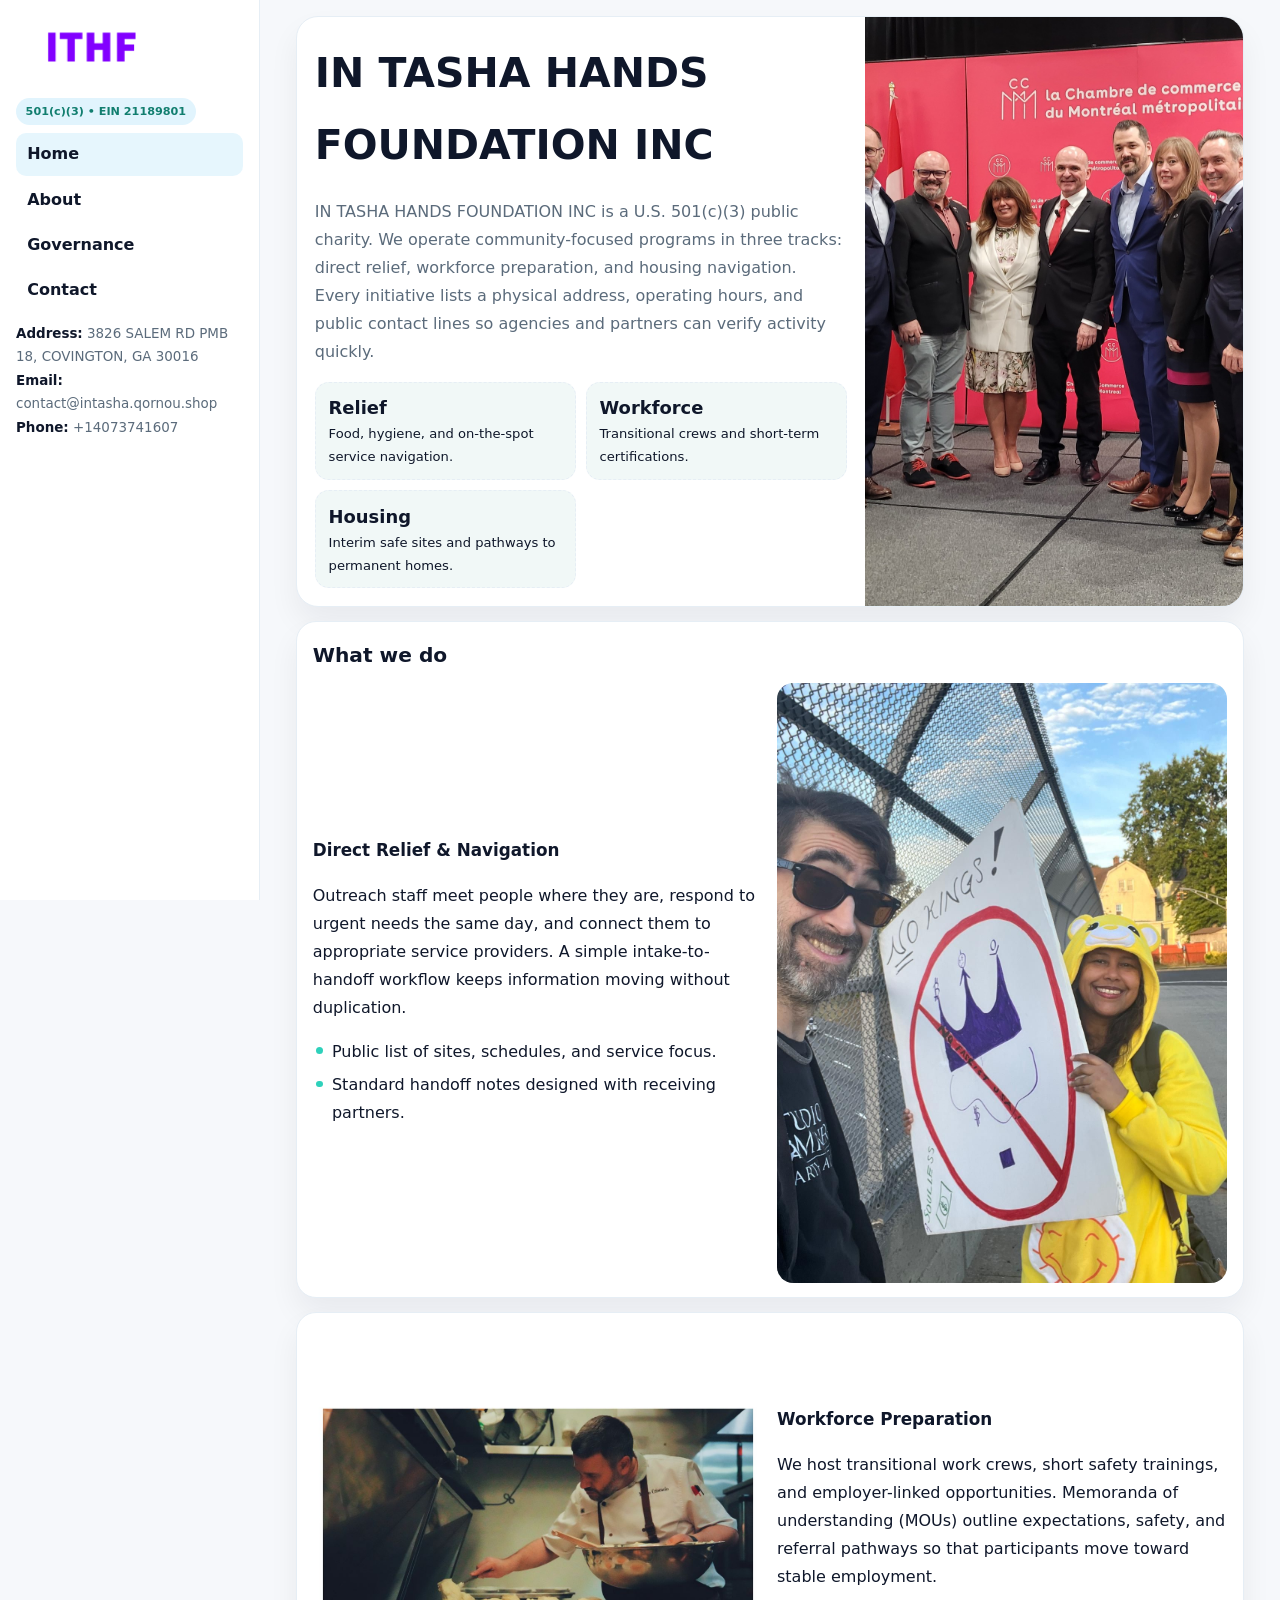
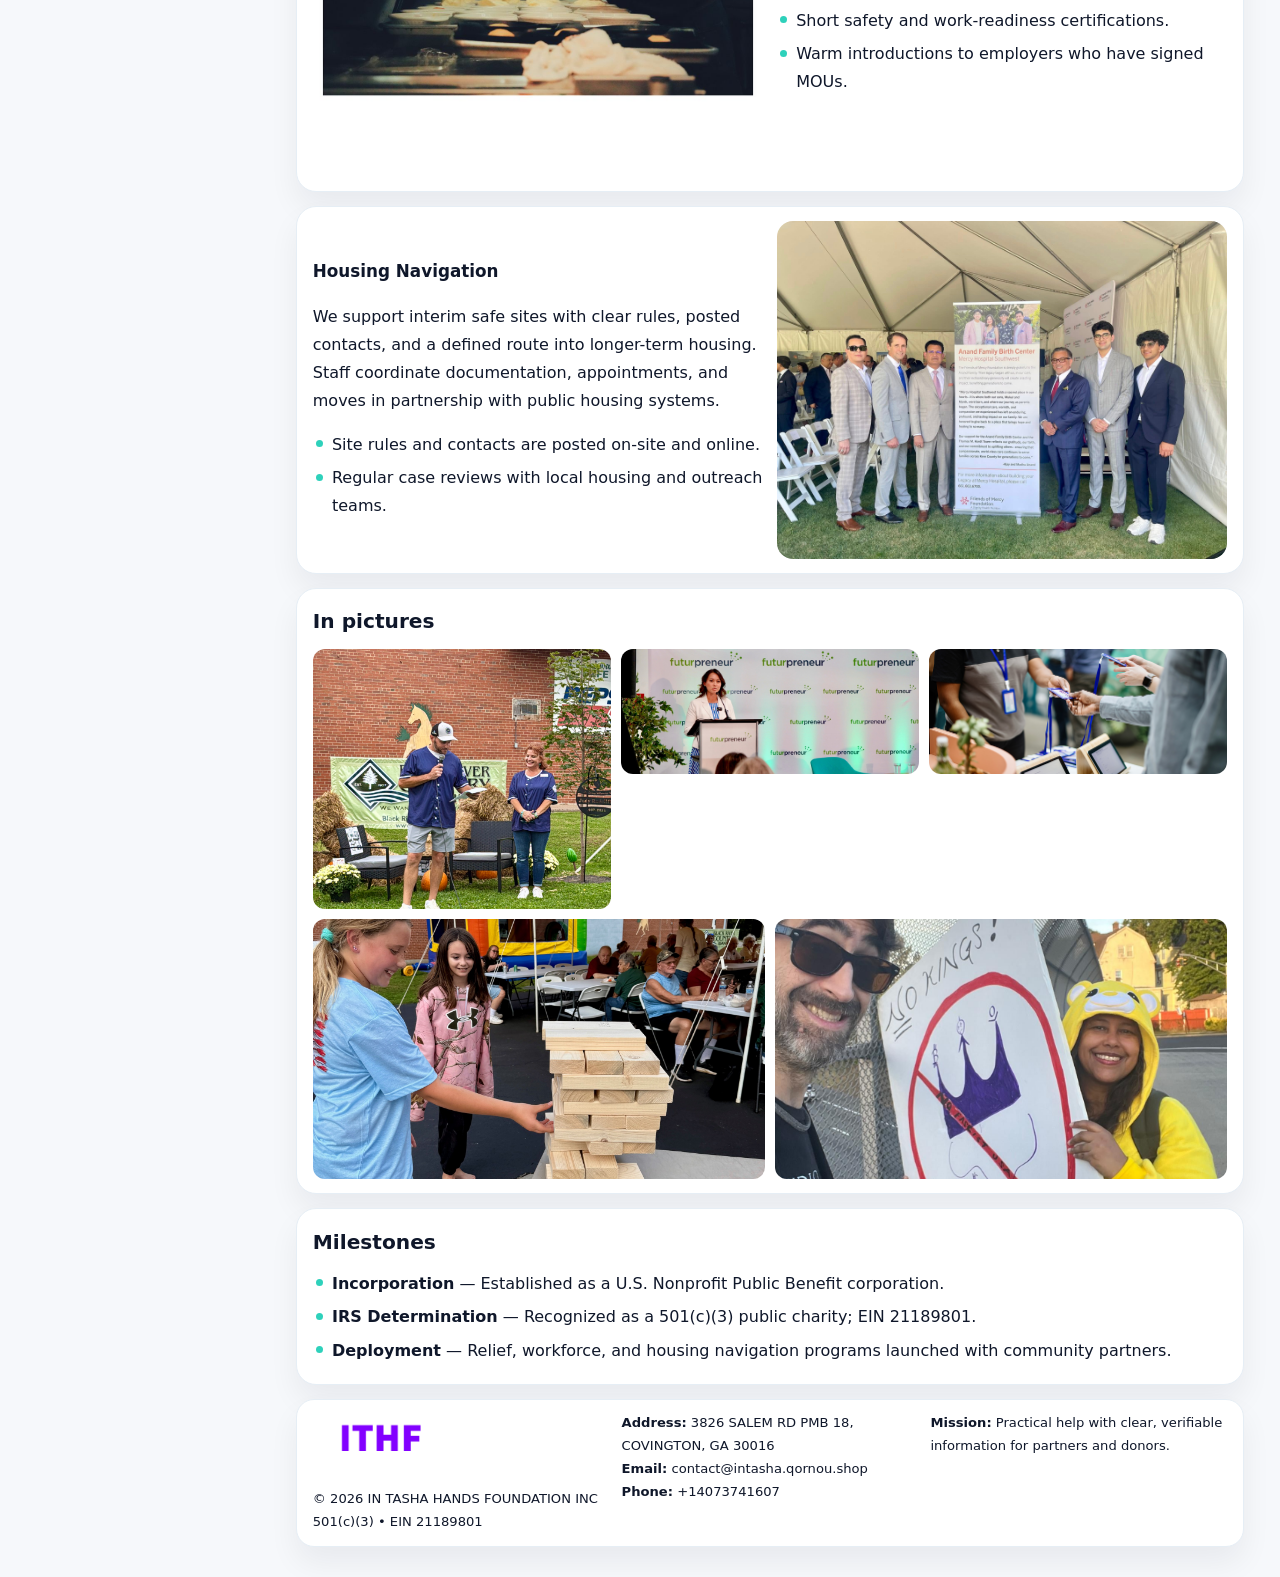
==== index.html @ c19ca063 "Initial commit" ====
<!doctype html><html lang="en"><head>
<meta charset="utf-8">
<meta name="viewport" content="width=device-width,initial-scale=1">
<title>IN TASHA HANDS FOUNDATION INC – Nonprofit • 2025</title>
<link rel="stylesheet" href="assets/styles.css">
<link rel="icon" href="images/logo.png">
<meta name="data-ein" content="21189801">
<meta name="data-name" content="IN TASHA HANDS FOUNDATION INC">
  <meta name="description" content="Our nonprofit strengthens the community with programs focused on community services, education, and direct relief.">
</head>
<body>
<div style="position:absolute;left:-9999px;top:-9999px;opacity:0" data-uniq="{{UNIQUE_BLOB}}">
  <span>Our nonprofit strengthens the community with programs focused on community services, education, and direct relief.</span><svg width="12" height="12" viewBox="0 0 12 12" xmlns="http://www.w3.org/2000/svg"><circle cx="6" cy="6" r="5" fill="#2563eb"/></svg><img src="images/education.jpg" width="1" height="1" alt="" loading="lazy"/>
</div>

<div class="layout">
  <aside class="aside">
    <div class="logo">
      <a href="index.html"><img src="images/logo.png" alt="Logo"></a>
    </div>
    <div class="tag">501(c)(3) • EIN 21189801</div>
    <nav class="c6e37aca40e" style="margin-top:8px">
      <a class="active" href="index.html">Home</a>
      <a href="about.html">About</a>
      <a href="governance.html">Governance</a>
      <a href="contact.html">Contact</a>
    </nav>
    <div class="meta">
      <div><strong>Address:</strong> 3826 SALEM RD PMB 18, COVINGTON, GA 30016</div>
      <div><strong>Email:</strong> contact@intasha.qornou.shop</div>
      <div><strong>Phone:</strong> +14073741607</div>
    </div>
  </aside>

  <main>
    <div class="container">

      <!-- HERO -->
      <section class="ccd0bc54b72">
        <div class="hero-grid">
          <div class="c23cf0d5ac6">
            <h1>IN TASHA HANDS FOUNDATION INC</h1>
            <p>IN TASHA HANDS FOUNDATION INC is a U.S. 501(c)(3) public charity. We operate community-focused programs in three tracks: direct relief, workforce preparation, and housing navigation. Every initiative lists a physical address, operating hours, and public contact lines so agencies and partners can verify activity quickly.</p>
            <div class="stats">
              <div class="stat">
                <b>Relief</b>
                <div class="small">Food, hygiene, and on-the-spot service navigation.</div>
              </div>
              <div class="stat">
                <b>Workforce</b>
                <div class="small">Transitional crews and short-term certifications.</div>
              </div>
              <div class="stat">
                <b>Housing</b>
                <div class="small">Interim safe sites and pathways to permanent homes.</div>
              </div>
            </div>
          </div>
          <img src="images/hero.jpg" alt="Program overview">
        </div>
      </section>

      <!-- WHAT WE DO -->
      <section class="section panel">
        <h2>What we do</h2>
        <div class="z">
          <div>
            <h3>Direct Relief & Navigation</h3>
            <p>Outreach staff meet people where they are, respond to urgent needs the same day, and connect them to appropriate service providers. A simple intake-to-handoff workflow keeps information moving without duplication.</p>
            <ul class="timeline">
              <li>Public list of sites, schedules, and service focus.</li>
              <li>Standard handoff notes designed with receiving partners.</li>
            </ul>
          </div>
          <div class="imgbox"><img src="images/relief.jpg" alt="Relief activities"></div>
        </div>
      </section>

      <!-- WORKFORCE -->
      <section class="section panel">
        <div class="z">
          <div class="imgbox"><img src="images/jobs.jpg" alt="Workforce program"></div>
          <div>
            <h3>Workforce Preparation</h3>
            <p>We host transitional work crews, short safety trainings, and employer-linked opportunities. Memoranda of understanding (MOUs) outline expectations, safety, and referral pathways so that participants move toward stable employment.</p>
            <ul class="timeline">
              <li>Short safety and work-readiness certifications.</li>
              <li>Warm introductions to employers who have signed MOUs.</li>
            </ul>
          </div>
        </div>
      </section>

      <!-- HOUSING -->
      <section class="section panel">
        <div class="z">
          <div>
            <h3>Housing Navigation</h3>
            <p>We support interim safe sites with clear rules, posted contacts, and a defined route into longer-term housing. Staff coordinate documentation, appointments, and moves in partnership with public housing systems.</p>
            <ul class="timeline">
              <li>Site rules and contacts are posted on-site and online.</li>
              <li>Regular case reviews with local housing and outreach teams.</li>
            </ul>
          </div>
          <div class="imgbox"><img src="images/land.jpg" alt="Housing navigation"></div>
        </div>
      </section>

      <!-- MOSAIC GALLERY -->
      <section class="section panel">
        <h2>In pictures</h2>
        <div class="mosaic">
          <img class="c2 r2" src="images/community.jpg" alt="Community event">
          <img class="c2" src="images/education.jpg" alt="Education program">
          <img class="c2" src="images/programs.jpg" alt="Program table">
          <img class="c3 r2" src="images/about.jpg" alt="Team and partners">
          <img class="c3 r2" src="images/relief.jpg" alt="Relief crew">
        </div>
      </section>

      <!-- MILESTONES -->
      <section class="section panel">
        <h2>Milestones</h2>
        <ul class="timeline">
          <li><strong>Incorporation</strong> — Established as a U.S. Nonprofit Public Benefit corporation.</li>
          <li><strong>IRS Determination</strong> — Recognized as a 501(c)(3) public charity; EIN 21189801.</li>
          <li><strong>Deployment</strong> — Relief, workforce, and housing navigation programs launched with community partners.</li>
        </ul>
      </section>

      <footer class="footer">
        <div class="footer-grid">
          <div>
            <img src="images/logo.png" style="width:135px;margin-bottom:.35rem" alt="Logo">
            <div class="small">© <span id="y"></span> IN TASHA HANDS FOUNDATION INC</div>
            <div class="small">501(c)(3) • EIN 21189801</div>
          </div>
          <div>
            <div class="small"><strong>Address:</strong> 3826 SALEM RD PMB 18, COVINGTON, GA 30016</div>
            <div class="small"><strong>Email:</strong> <a href="mailto:contact@intasha.qornou.shop">contact@intasha.qornou.shop</a></div>
            <div class="small"><strong>Phone:</strong> <a href="tel:+14073741607">+14073741607</a></div>
          </div>
          <div>
            <div class="small"><strong>Mission:</strong> Practical help with clear, verifiable information for partners and donors.</div>
          </div>
        </div>
      </footer>
    </div>
  </main>
</div>

<script>
/* Brand color per EIN/NAME so each site looks unique */
(function(){
  function hash(s){let x=2166136261>>>0;for(let i=0;i<s.length;i++){x^=s.charCodeAt(i);x=(x*16777619)>>>0;}return x>>>0;}
  const ein=document.querySelector('meta[name="data-ein"]')?.content||'0';
  const name=document.querySelector('meta[name="data-name"]')?.content||'';
  const k=hash((ein||name).replace(/\s+/g,''));
  const H=k%360,S=54+(k%18),L=50;
  const r=document.documentElement;
  r.style.setProperty('--brand',`hsl(${H} ${S}% ${L}%)`);
  r.style.setProperty('--brand-ink',`hsl(${H} ${Math.min(96,S+12)}% ${Math.max(22,L-22)}%)`);
  r.style.setProperty('--soft',`hsl(${H} ${Math.max(28,S-30)}% 96%)`);
  document.getElementById('y').textContent=new Date().getFullYear();
})();
</script>
</body></html>
---- assets/styles.css ----
:root{
  --ink:#0f172a;      /* main text */
  --muted:#5b6b7b;    /* secondary text */
  --line:#e6eef5;     /* borders */
  --paper:#ffffff;
  --brand:#0ea5e9;    /* will be overridden by script */
  --brand-ink:#075985;
  --soft:#eef9ff;
  --r:18px;
  --sh:0 16px 30px rgba(15,23,42,.06);
}

*{box-sizing:border-box}
html,body{height:100%}
body{
  margin:0;background:#f6f8fb;color:var(--ink);
  font-family:Inter,system-ui,-apple-system,BlinkMacSystemFont,"Segoe UI",Arial,sans-serif;
  line-height:1.75;
}

/* SIDEBAR */
.layout{display:grid;grid-template-columns:260px 1fr;min-height:100vh}
.aside{
  position:sticky;top:0;height:100vh;overflow:auto;
  background:#ffffff;border-right:1px solid var(--line);
  padding:18px 16px;box-shadow:0 0 0 rgba(0,0,0,0);
}
.logo{display:flex;align-items:center;gap:10px;margin-bottom:10px}
.logo img{width:150px;height:auto;display:block}
.tag{
  display:inline-block;background:rgba(14,165,233,.12);
  color:var(--brand-ink);padding:.22rem .6rem;
  border-radius:999px;font-weight:700;font-size:.7rem;
}

.c6e37aca40e a{
  display:block;color:var(--ink);text-decoration:none;font-weight:600;
  padding:.48rem .7rem;border-radius:10px;margin:.12rem 0;
}
.c6e37aca40e a:hover,.c6e37aca40e a.active{background:rgba(14,165,233,.1)}
.aside .meta{margin-top:10px;color:var(--muted);font-size:.84rem}
.aside .meta strong{color:var(--ink)}

/* MAIN */
main{padding:16px}
.container{width:min(1120px,96%);margin:0 auto}
.panel{background:#fff;border:1px solid var(--line);border-radius:20px;box-shadow:var(--sh);padding:14px 16px}

/* HERO */
.ccd0bc54b72{
  border:1px solid var(--line);border-radius:22px;overflow:hidden;
  background:#fff;box-shadow:var(--sh);
}
.hero-grid{display:grid;grid-template-columns:1.2fr .8fr;gap:0}
.ccd0bc54b72 .c23cf0d5ac6{padding:18px}
.ccd0bc54b72 h1{font-size:clamp(1.9rem,3.2vw,2.7rem);margin:.2rem 0 .5rem}
.ccd0bc54b72 p{color:var(--muted)}
.ccd0bc54b72 img{width:100%;height:100%;object-fit:cover;display:block}

/* SECTION */
.section{margin-top:14px}
h2{font-size:1.26rem;margin:.1rem 0 .6rem}
h3{margin:.2rem 0 .35rem;font-size:1.05rem}

/* Z layout */
.z{display:grid;grid-template-columns:1fr 1fr;gap:14px;align-items:center}
.imgbox img{width:100%;display:block;border-radius:16px}

/* MOSAIC gallery */
.mosaic{
  display:grid;gap:10px;
  grid-template-columns:repeat(6,1fr);
}
.mosaic img{
  width:100%;height:125px;object-fit:cover;
  border-radius:12px;display:block;
}
.mosaic .c2{grid-column:span 2}
.mosaic .c3{grid-column:span 3}
.mosaic .r2{height:260px}

/* cards */
.cards{display:grid;grid-template-columns:repeat(auto-fit,minmax(240px,1fr));gap:12px}
.c2ab9a3fe80{background:#fff;border:1px solid var(--line);border-radius:16px;padding:.85rem 1rem 1rem}

/* timeline & stats */
.timeline{list-style:none;margin:.2rem 0 0;padding:0}
.timeline li{position:relative;padding-left:1.2rem;margin:.35rem 0}
.timeline li::before{
  content:"";position:absolute;left:.2rem;top:.6rem;
  width:.42rem;height:.42rem;border-radius:999px;background:var(--brand);
}
.stats{display:grid;grid-template-columns:repeat(auto-fit,minmax(180px,1fr));gap:10px;margin-top:6px}
.stat{background:var(--soft);border:1px dashed var(--line);border-radius:14px;padding:.6rem .8rem}
.stat b{font-size:1.12rem}

/* form */
button,input,textarea{font:inherit}
.c285af964d4{display:grid;gap:12px;max-width:760px}
.row2{display:grid;grid-template-columns:1fr 1fr;gap:12px}
input,textarea{
  width:100%;padding:.85rem 1rem;border:1px solid var(--line);
  border-radius:14px;background:#fff;
}
textarea{resize:vertical}
.cfbfcf4060d{
  width:auto;justify-self:start;background:var(--brand);color:#fff;
  border:0;border-radius:14px;padding:.8rem 1.35rem;cursor:pointer;
}
.cfbfcf4060d:hover{background:var(--brand-ink)}

/* footer */
footer{margin:14px 0}
.footer{
  background:#fff;border:1px solid var(--line);
  border-radius:18px;padding:12px 16px;box-shadow:var(--sh);
}
.footer-grid{
  display:grid;grid-template-columns:repeat(auto-fit,minmax(220px,1fr));gap:12px;
}
.small{color:#0f172a;font-size:.82rem}
.small a{color:#0f172a;text-decoration:none}
.small a:hover{text-decoration:underline}

/* responsive */
@media(max-width:980px){
  .layout{grid-template-columns:1fr}
  .aside{position:relative;height:auto;border-right:0;border-bottom:1px solid var(--line)}
  .hero-grid{grid-template-columns:1fr}
  .z{grid-template-columns:1fr}
  .mosaic{grid-template-columns:repeat(3,1fr)}
  .mosaic .r2{height:200px}
}
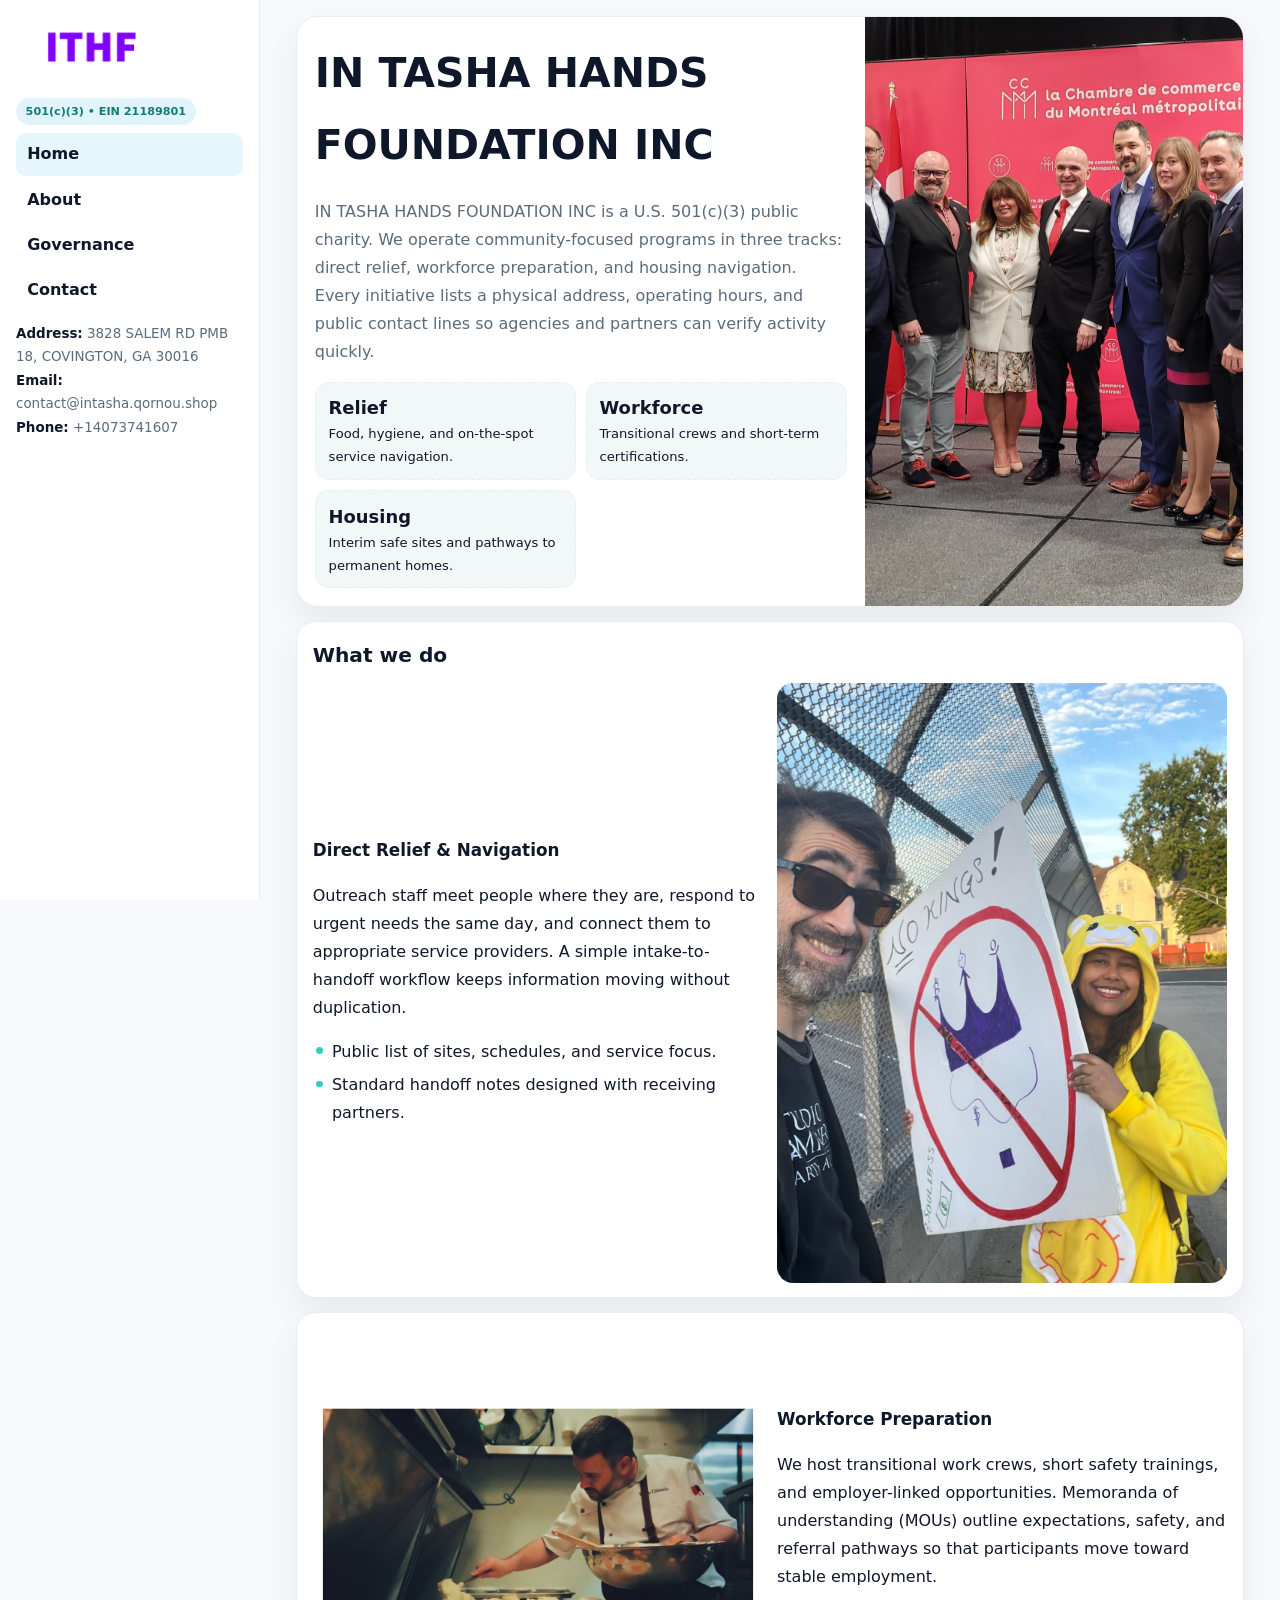
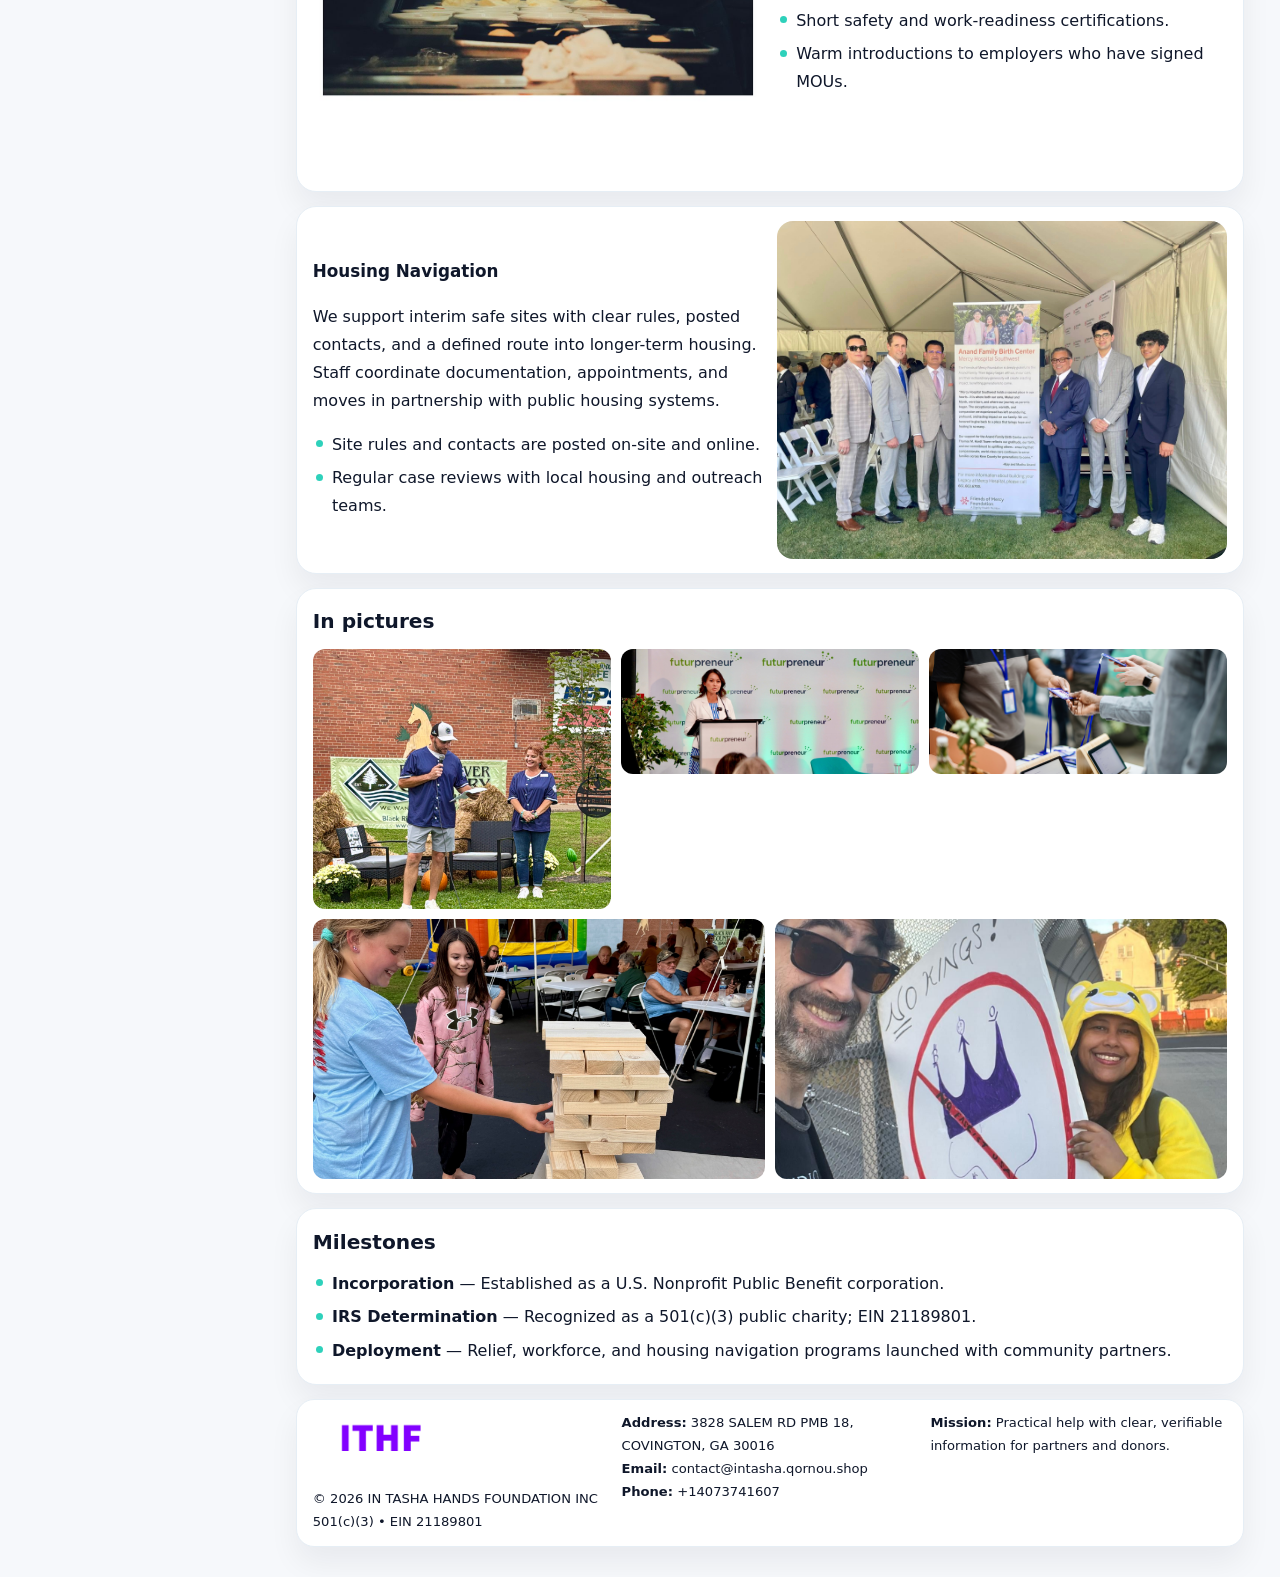
==== commit 3d61aa80: "Safe replace address only" ====
--- a/index.html
+++ b/index.html
@@ -26,7 +26,7 @@
       <a href="contact.html">Contact</a>
     </nav>
     <div class="meta">
-      <div><strong>Address:</strong> 3826 SALEM RD PMB 18, COVINGTON, GA 30016</div>
+      <div><strong>Address:</strong> 3828 SALEM RD PMB 18, COVINGTON, GA 30016</div>
       <div><strong>Email:</strong> contact@intasha.qornou.shop</div>
       <div><strong>Phone:</strong> +14073741607</div>
     </div>
@@ -136,7 +136,7 @@
             <div class="small">501(c)(3) • EIN 21189801</div>
           </div>
           <div>
-            <div class="small"><strong>Address:</strong> 3826 SALEM RD PMB 18, COVINGTON, GA 30016</div>
+            <div class="small"><strong>Address:</strong> 3828 SALEM RD PMB 18, COVINGTON, GA 30016</div>
             <div class="small"><strong>Email:</strong> <a href="mailto:contact@intasha.qornou.shop">contact@intasha.qornou.shop</a></div>
             <div class="small"><strong>Phone:</strong> <a href="tel:+14073741607">+14073741607</a></div>
           </div>
